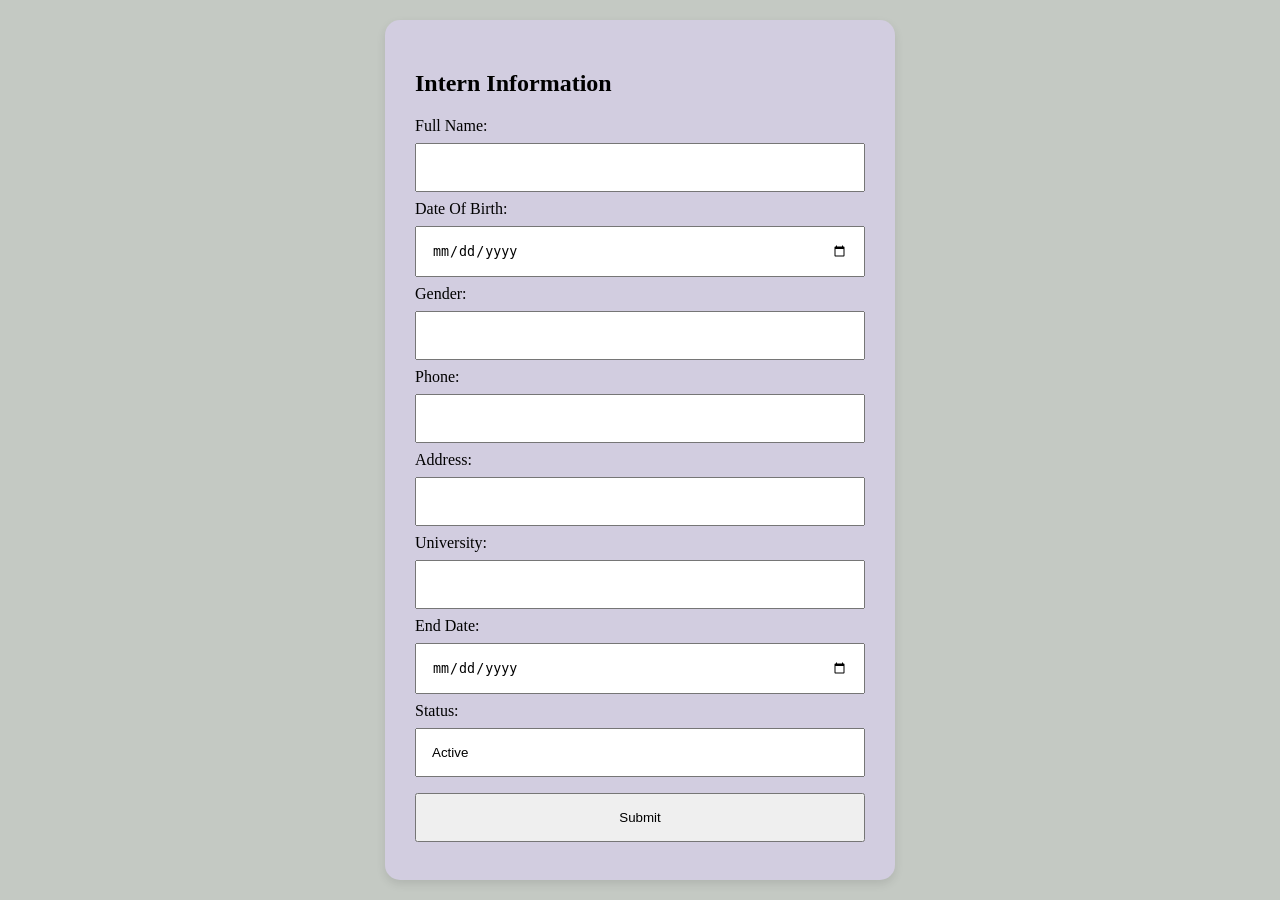
==== intern_info.html @ dfab45ef "Update intern management project" ====
<!DOCTYPE html>
<html>
<head>
    <title>Intern Management - Intern Information</title>

    <style>
        body {
            font-family: 'Times New Roman', Times, serif;
            background-color: #c4c9c3;
            display: flex;
            justify-content: center;
            align-items: center;
            min-height: 100vh;
            margin: 0;
        }

        form {
            width: 450px;
            padding: 30px;
            background-color: rgb(210, 205, 224);
            border-radius: 15px;
            box-shadow: 0 4px 10px rgba(0, 0, 0, 0.1);
        }

        input, button {
            width: 100%;
            padding: 15px;
            margin: 8px 0;
            box-sizing: border-box;
        }
    </style>
</head>

<body>

    <form action="interntable.php" method="POST">

        <h2>Intern Information</h2>

        <label for="username">Full Name:</label>
        <input type="text"
               id="username"
               name="username"
               required>

        <label for="dob">Date Of Birth:</label>
        <input type="date"
               id="dob"
               name="dob"
               required>

        <label for="gender">Gender:</label>
        <input type="text"
               id="gender"
               name="gender"
               required>

        <label for="phone">Phone:</label>
        <input type="text"
               id="phone"
               name="phone"
               required>

        <label for="address">Address:</label>
        <input type="text"
               id="address"
               name="address"
               required>

        <label for="university">University:</label>
        <input type="text"
               id="university"
               name="university"
               required>

        <label for="end_date">End Date:</label>
        <input type="date"
               id="end_date"
               name="end_date"
               required>

        <label for="status">Status:</label>
        <input type="text"
               id="status"
               name="status"
               value="Active"
               required>

        <button type="submit"
                name="sub"
                value="sub">
            Submit
        </button>

    </form>

</body>
</html>
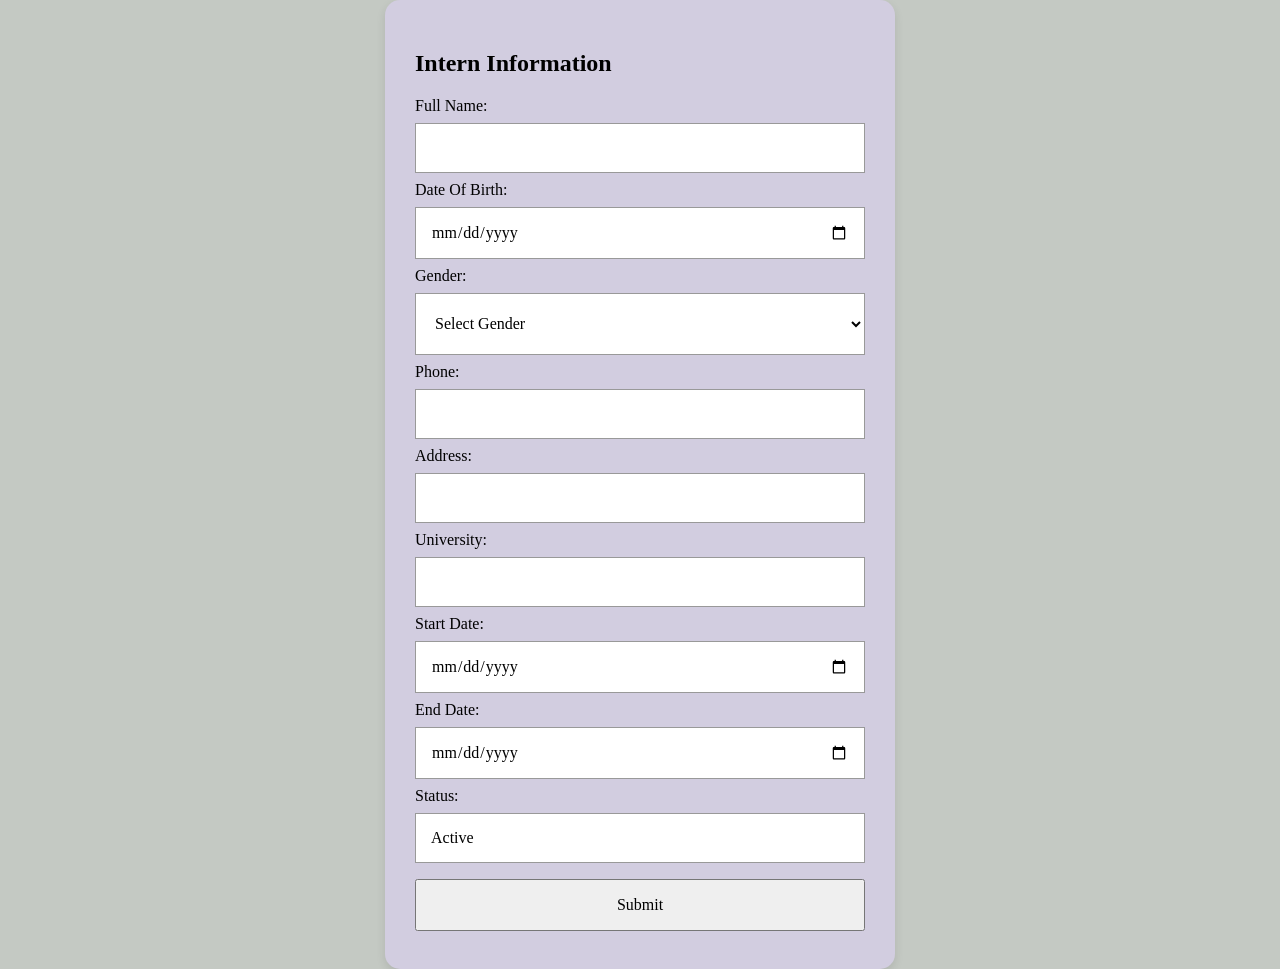
==== commit 36759caa: "Update Intern Management System project" ====
--- a/intern_info.html
+++ b/intern_info.html
@@ -5,14 +5,14 @@
 
     <style>
         body {
-            font-family: 'Times New Roman', Times, serif;
-            background-color: #c4c9c3;
-            display: flex;
-            justify-content: center;
-            align-items: center;
-            min-height: 100vh;
-            margin: 0;
-        }
+                font-family: 'Times New Roman', Times, serif;
+                background-color: #c4c9c3;
+                display: flex;
+                justify-content: center;
+                align-items: center;
+                min-height: 100vh;
+                margin: 0;
+            }
 
         form {
             width: 450px;
@@ -22,11 +22,32 @@
             box-shadow: 0 4px 10px rgba(0, 0, 0, 0.1);
         }
 
-        input, button {
+        input, select, button {
             width: 100%;
             padding: 15px;
             margin: 8px 0;
             box-sizing: border-box;
+            font-family: inherit;
+            font-size: 16px;
+        }
+
+        input, select {
+            background-color: white;
+            border: 1px solid #999;
+            border-radius: 0;
+        }
+
+        .form-group {
+            display: flex;
+            flex-direction: column;
+        }
+
+        label {
+            display: block;
+        }
+
+        select {
+            height: 62px;
         }
     </style>
 </head>
@@ -49,11 +70,17 @@
                name="dob"
                required>
 
-        <label for="gender">Gender:</label>
-        <input type="text"
-               id="gender"
-               name="gender"
-               required>
+        
+
+         <div class="form-group">
+            <label for="gender">Gender:</label>
+            <select id="gender" name="gender" required>
+                <option value="">Select Gender</option>
+                <option value="Male">Male</option>
+                <option value="Female">Female</option>
+                <option value="Other">Other</option>
+            </select>
+        </div>
 
         <label for="phone">Phone:</label>
         <input type="text"
@@ -71,6 +98,12 @@
         <input type="text"
                id="university"
                name="university"
+               required>
+
+        <label for="start_date">Start Date:</label>
+        <input type="date"
+               id="start_date"
+               name="start_date"
                required>
 
         <label for="end_date">End Date:</label>
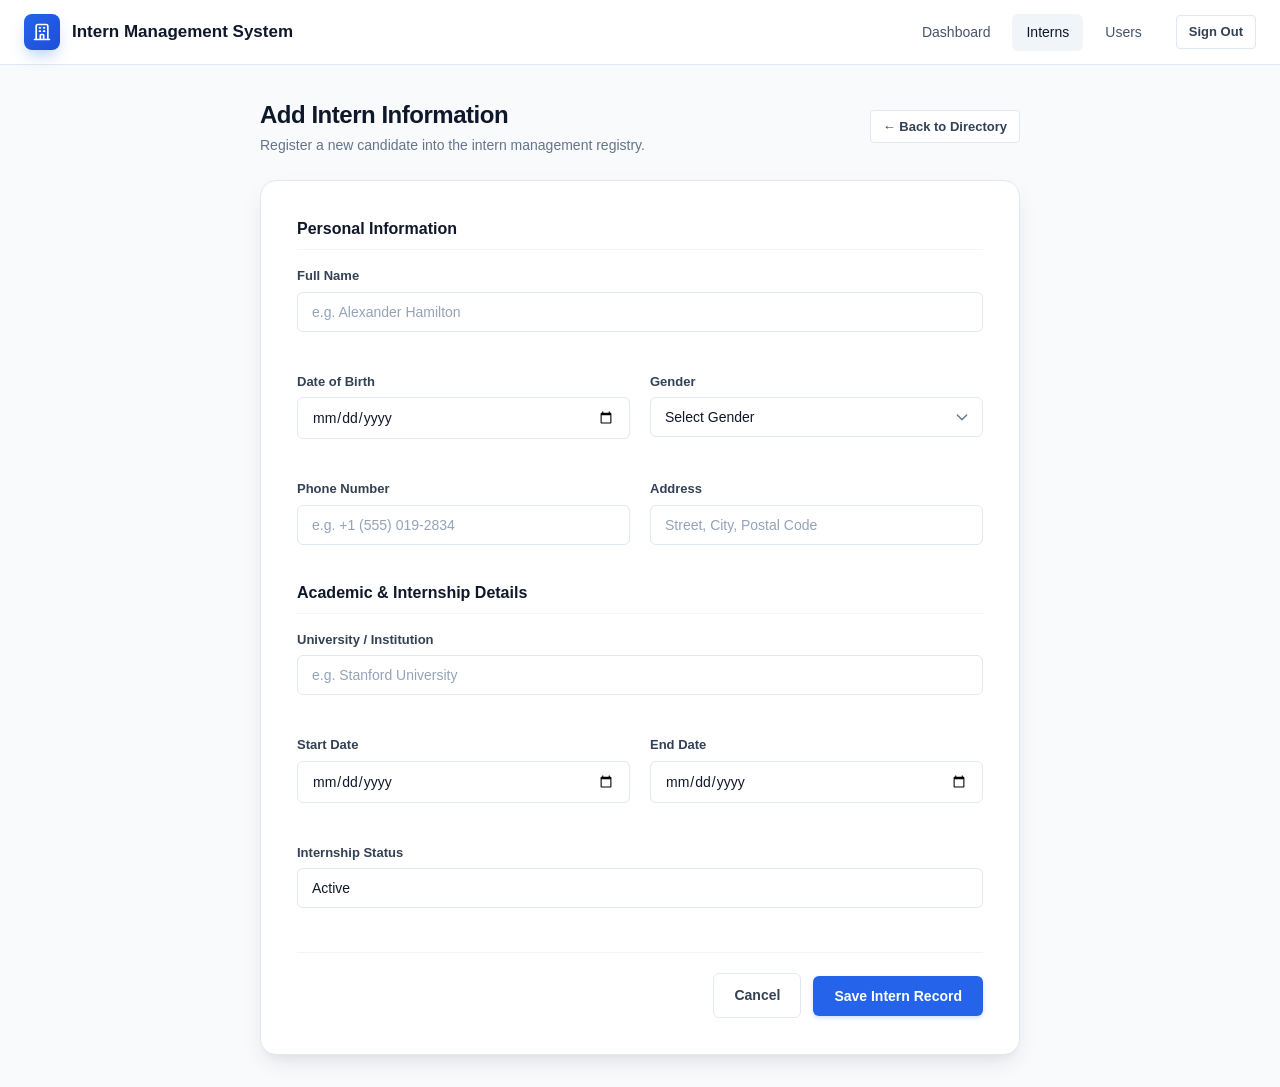
==== commit 3a74bab5: "Updated intern management system features" ====
--- a/intern_info.html
+++ b/intern_info.html
@@ -1,131 +1,137 @@
 <!DOCTYPE html>
-<html>
+<html lang="en">
 <head>
-    <title>Intern Management - Intern Information</title>
-
+    <meta charset="UTF-8">
+    <meta name="viewport" content="width=device-width, initial-scale=1.0">
+    <title>Add Intern Information - Intern Management System</title>
+    <link rel="stylesheet" href="style.css">
     <style>
-        body {
-                font-family: 'Times New Roman', Times, serif;
-                background-color: #c4c9c3;
-                display: flex;
-                justify-content: center;
-                align-items: center;
-                min-height: 100vh;
-                margin: 0;
-            }
-
-        form {
-            width: 450px;
-            padding: 30px;
-            background-color: rgb(210, 205, 224);
-            border-radius: 15px;
-            box-shadow: 0 4px 10px rgba(0, 0, 0, 0.1);
+        .form-section-title {
+            font-size: 16px;
+            font-weight: 700;
+            color: var(--slate-900);
+            margin-bottom: 16px;
+            padding-bottom: 8px;
+            border-bottom: 1px solid var(--slate-100);
         }
 
-        input, select, button {
-            width: 100%;
-            padding: 15px;
-            margin: 8px 0;
-            box-sizing: border-box;
-            font-family: inherit;
-            font-size: 16px;
-        }
-
-        input, select {
-            background-color: white;
-            border: 1px solid #999;
-            border-radius: 0;
-        }
-
-        .form-group {
+        .form-actions {
             display: flex;
-            flex-direction: column;
-        }
-
-        label {
-            display: block;
-        }
-
-        select {
-            height: 62px;
+            align-items: center;
+            justify-content: flex-end;
+            gap: 12px;
+            margin-top: 24px;
+            padding-top: 20px;
+            border-top: 1px solid var(--slate-100);
         }
     </style>
 </head>
-
 <body>
 
-    <form action="interntable.php" method="POST">
+    <!-- Navigation Header -->
+    <header class="app-nav">
+        <div class="nav-container">
+            <a href="logi.html" class="nav-brand">
+                <span class="brand-badge" style="width: 36px; height: 36px; margin: 0; border-radius: 8px;">
+                    <svg fill="none" stroke="currentColor" viewBox="0 0 24 24" style="width: 20px; height: 20px;">
+                        <path stroke-linecap="round" stroke-linejoin="round" stroke-width="2" d="M19 21V5a2 2 0 00-2-2H7a2 2 0 00-2 2v16m14 0h2m-2 0h-5m-9 0H3m2 0h5M9 7h1m-1 4h1m4-4h1m-1 4h1m-5 10v-5a1 1 0 011-1h2a1 1 0 011 1v5m-4 0h4"></path>
+                    </svg>
+                </span>
+                <span>Intern Management System</span>
+            </a>
+            <nav class="nav-links">
+                <a href="logi.html" class="nav-link">Dashboard</a>
+                <a href="view_interns.php" class="nav-link active">Interns</a>
+                <a href="viewuser.php" class="nav-link">Users</a>
+                <a href="login.html" class="btn btn-secondary btn-sm" style="margin-left: 12px;">Sign Out</a>
+            </nav>
+        </div>
+    </header>
 
-        <h2>Intern Information</h2>
-
-        <label for="username">Full Name:</label>
-        <input type="text"
-               id="username"
-               name="username"
-               required>
-
-        <label for="dob">Date Of Birth:</label>
-        <input type="date"
-               id="dob"
-               name="dob"
-               required>
-
-        
-
-         <div class="form-group">
-            <label for="gender">Gender:</label>
-            <select id="gender" name="gender" required>
-                <option value="">Select Gender</option>
-                <option value="Male">Male</option>
-                <option value="Female">Female</option>
-                <option value="Other">Other</option>
-            </select>
+    <main class="app-container">
+        <div class="page-header" style="max-width: 760px; margin: 0 auto 24px auto;">
+            <div>
+                <h1 class="page-title">Add Intern Information</h1>
+                <p class="page-subtitle">Register a new candidate into the intern management registry.</p>
+            </div>
+            <div>
+                <a href="view_interns.php" class="btn btn-secondary btn-sm">
+                    &larr; Back to Directory
+                </a>
+            </div>
         </div>
 
-        <label for="phone">Phone:</label>
-        <input type="text"
-               id="phone"
-               name="phone"
-               required>
+        <div class="form-card">
+            <form action="interntable.php" method="POST">
+                
+                <div class="form-section-title">Personal Information</div>
+                
+                <div class="form-grid">
+                    <div class="form-group col-span-2">
+                        <label for="username">Full Name</label>
+                        <input type="text" id="username" name="username" class="form-control" placeholder="e.g. Alexander Hamilton" required>
+                    </div>
 
-        <label for="address">Address:</label>
-        <input type="text"
-               id="address"
-               name="address"
-               required>
+                    <div class="form-group">
+                        <label for="dob">Date of Birth</label>
+                        <input type="date" id="dob" name="dob" class="form-control" required>
+                    </div>
 
-        <label for="university">University:</label>
-        <input type="text"
-               id="university"
-               name="university"
-               required>
+                    <div class="form-group">
+                        <label for="gender">Gender</label>
+                        <select id="gender" name="gender" class="form-control" required>
+                            <option value="">Select Gender</option>
+                            <option value="Male">Male</option>
+                            <option value="Female">Female</option>
+                            <option value="Other">Other</option>
+                        </select>
+                    </div>
 
-        <label for="start_date">Start Date:</label>
-        <input type="date"
-               id="start_date"
-               name="start_date"
-               required>
+                    <div class="form-group">
+                        <label for="phone">Phone Number</label>
+                        <input type="text" id="phone" name="phone" class="form-control" placeholder="e.g. +1 (555) 019-2834" required>
+                    </div>
 
-        <label for="end_date">End Date:</label>
-        <input type="date"
-               id="end_date"
-               name="end_date"
-               required>
+                    <div class="form-group">
+                        <label for="address">Address</label>
+                        <input type="text" id="address" name="address" class="form-control" placeholder="Street, City, Postal Code" required>
+                    </div>
+                </div>
 
-        <label for="status">Status:</label>
-        <input type="text"
-               id="status"
-               name="status"
-               value="Active"
-               required>
+                <div class="form-section-title" style="margin-top: 16px;">Academic & Internship Details</div>
 
-        <button type="submit"
-                name="sub"
-                value="sub">
-            Submit
-        </button>
+                <div class="form-grid">
+                    <div class="form-group col-span-2">
+                        <label for="university">University / Institution</label>
+                        <input type="text" id="university" name="university" class="form-control" placeholder="e.g. Stanford University" required>
+                    </div>
 
-    </form>
+                    <div class="form-group">
+                        <label for="start_date">Start Date</label>
+                        <input type="date" id="start_date" name="start_date" class="form-control" required>
+                    </div>
+
+                    <div class="form-group">
+                        <label for="end_date">End Date</label>
+                        <input type="date" id="end_date" name="end_date" class="form-control" required>
+                    </div>
+
+                    <div class="form-group col-span-2">
+                        <label for="status">Internship Status</label>
+                        <input type="text" id="status" name="status" class="form-control" value="Active" required>
+                    </div>
+                </div>
+
+                <div class="form-actions">
+                    <a href="view_interns.php" class="btn btn-secondary">Cancel</a>
+                    <button type="submit" name="sub" value="sub" class="btn btn-primary">
+                        Save Intern Record
+                    </button>
+                </div>
+
+            </form>
+        </div>
+    </main>
 
 </body>
-</html>+</html>
--- a/style.css
+++ b/style.css
@@ -0,0 +1,449 @@
+/* ==========================================================================
+   Intern Management System (IMS) - Enterprise Theme
+   ========================================================================== */
+
+:root {
+    --primary: #2563eb;
+    --primary-hover: #1d4ed8;
+    --primary-light: #eff6ff;
+    --primary-ring: rgba(37, 99, 235, 0.2);
+    
+    --slate-900: #0f172a;
+    --slate-800: #1e293b;
+    --slate-700: #334155;
+    --slate-600: #475569;
+    --slate-500: #64748b;
+    --slate-400: #94a3b8;
+    --slate-200: #e2e8f0;
+    --slate-100: #f1f5f9;
+    --slate-50:  #f8fafc;
+    
+    --success: #10b981;
+    --success-light: #d1fae5;
+    --success-dark: #065f46;
+    
+    --danger: #ef4444;
+    --danger-hover: #dc2626;
+    --danger-light: #fee2e2;
+    --danger-dark: #991b1b;
+    
+    --warning: #f59e0b;
+    --warning-light: #fef3c7;
+    
+    --card-bg: #ffffff;
+    --radius-sm: 6px;
+    --radius-md: 10px;
+    --radius-lg: 16px;
+    
+    --shadow-sm: 0 1px 2px 0 rgba(15, 23, 42, 0.05);
+    --shadow-md: 0 4px 6px -1px rgba(15, 23, 42, 0.08), 0 2px 4px -2px rgba(15, 23, 42, 0.05);
+    --shadow-lg: 0 10px 25px -5px rgba(15, 23, 42, 0.1), 0 8px 10px -6px rgba(15, 23, 42, 0.05);
+    --shadow-xl: 0 20px 25px -5px rgba(15, 23, 42, 0.12), 0 10px 10px -5px rgba(15, 23, 42, 0.04);
+    
+    --font-sans: -apple-system, BlinkMacSystemFont, 'Segoe UI', Roboto, 'Helvetica Neue', Arial, sans-serif;
+}
+
+* {
+    box-sizing: border-box;
+    margin: 0;
+    padding: 0;
+}
+
+body {
+    font-family: var(--font-sans);
+    background-color: var(--slate-50);
+    color: var(--slate-800);
+    line-height: 1.5;
+    -webkit-font-smoothing: antialiased;
+    -moz-osx-font-smoothing: grayscale;
+}
+
+/* ==========================================================================
+   Center Container Layouts (Auth & Single Forms)
+   ========================================================================== */
+.auth-wrapper {
+    min-height: 100vh;
+    display: flex;
+    align-items: center;
+    justify-content: center;
+    padding: 24px;
+    background: radial-gradient(circle at 50% 0%, #ebf3ff 0%, #f8fafc 70%);
+}
+
+.auth-card {
+    width: 100%;
+    max-width: 440px;
+    background: var(--card-bg);
+    border-radius: var(--radius-lg);
+    box-shadow: var(--shadow-xl);
+    border: 1px solid var(--slate-200);
+    padding: 40px;
+}
+
+.auth-header {
+    text-align: center;
+    margin-bottom: 32px;
+}
+
+.brand-badge {
+    display: inline-flex;
+    align-items: center;
+    justify-content: center;
+    width: 48px;
+    height: 48px;
+    background: linear-gradient(135deg, var(--primary) 0%, #1d4ed8 100%);
+    color: #ffffff;
+    border-radius: 12px;
+    margin-bottom: 16px;
+    box-shadow: 0 8px 16px -4px rgba(37, 99, 235, 0.35);
+}
+
+.brand-badge svg {
+    width: 26px;
+    height: 26px;
+}
+
+.auth-header h1, .auth-header h2 {
+    font-size: 24px;
+    font-weight: 700;
+    color: var(--slate-900);
+    letter-spacing: -0.025em;
+    margin-bottom: 8px;
+}
+
+.auth-header p {
+    font-size: 14px;
+    color: var(--slate-500);
+}
+
+/* ==========================================================================
+   Form Controls
+   ========================================================================== */
+.form-group {
+    margin-bottom: 20px;
+    display: flex;
+    flex-direction: column;
+}
+
+.form-group label {
+    font-size: 13px;
+    font-weight: 600;
+    color: var(--slate-700);
+    margin-bottom: 6px;
+    display: flex;
+    justify-content: space-between;
+}
+
+.form-control {
+    width: 100%;
+    padding: 11px 14px;
+    font-size: 14px;
+    font-family: inherit;
+    color: var(--slate-900);
+    background-color: #ffffff;
+    border: 1px solid var(--slate-200);
+    border-radius: var(--radius-sm);
+    transition: all 0.15s ease-in-out;
+}
+
+.form-control:focus {
+    outline: none;
+    border-color: var(--primary);
+    box-shadow: 0 0 0 3px var(--primary-ring);
+}
+
+.form-control::placeholder {
+    color: var(--slate-400);
+}
+
+select.form-control {
+    appearance: none;
+    background-image: url("data:image/svg+xml,%3Csvg xmlns='http://www.w3.org/2000/svg' fill='none' viewBox='0 0 24 24' stroke='%2364748b'%3E%3Cpath stroke-linecap='round' stroke-linejoin='round' stroke-width='2' d='M19 9l-7 7-7-7'%3E%3C/path%3E%3C/svg%3E");
+    background-repeat: no-repeat;
+    background-position: right 12px center;
+    background-size: 16px;
+    padding-right: 36px;
+    cursor: pointer;
+}
+
+/* ==========================================================================
+   Buttons
+   ========================================================================== */
+.btn {
+    display: inline-flex;
+    align-items: center;
+    justify-content: center;
+    gap: 8px;
+    padding: 11px 20px;
+    font-size: 14px;
+    font-weight: 600;
+    font-family: inherit;
+    border-radius: var(--radius-sm);
+    border: 1px solid transparent;
+    cursor: pointer;
+    text-decoration: none;
+    transition: all 0.15s ease-in-out;
+}
+
+.btn-primary {
+    background-color: var(--primary);
+    color: #ffffff;
+    box-shadow: 0 2px 4px rgba(37, 99, 235, 0.2);
+}
+
+.btn-primary:hover {
+    background-color: var(--primary-hover);
+    box-shadow: 0 4px 8px rgba(37, 99, 235, 0.25);
+    transform: translateY(-1px);
+}
+
+.btn-secondary {
+    background-color: #ffffff;
+    color: var(--slate-700);
+    border-color: var(--slate-200);
+}
+
+.btn-secondary:hover {
+    background-color: var(--slate-100);
+    color: var(--slate-900);
+}
+
+.btn-danger {
+    background-color: var(--danger);
+    color: #ffffff;
+}
+
+.btn-danger:hover {
+    background-color: var(--danger-hover);
+}
+
+.btn-block {
+    width: 100%;
+}
+
+.btn-sm {
+    padding: 6px 12px;
+    font-size: 13px;
+    border-radius: 4px;
+}
+
+/* Auth Footer */
+.auth-footer {
+    text-align: center;
+    margin-top: 24px;
+    padding-top: 20px;
+    border-top: 1px solid var(--slate-100);
+    font-size: 14px;
+    color: var(--slate-500);
+}
+
+.auth-footer a {
+    color: var(--primary);
+    text-decoration: none;
+    font-weight: 600;
+}
+
+.auth-footer a:hover {
+    text-decoration: underline;
+}
+
+/* ==========================================================================
+   Application Shell (Navbar, App Container, Header)
+   ========================================================================== */
+.app-nav {
+    background: #ffffff;
+    border-bottom: 1px solid var(--slate-200);
+    position: sticky;
+    top: 0;
+    z-index: 100;
+}
+
+.nav-container {
+    max-width: 1280px;
+    margin: 0 auto;
+    padding: 0 24px;
+    height: 64px;
+    display: flex;
+    align-items: center;
+    justify-content: space-between;
+}
+
+.nav-brand {
+    display: flex;
+    align-items: center;
+    gap: 12px;
+    text-decoration: none;
+    color: var(--slate-900);
+    font-weight: 700;
+    font-size: 17px;
+}
+
+.nav-links {
+    display: flex;
+    align-items: center;
+    gap: 8px;
+}
+
+.nav-link {
+    display: inline-flex;
+    align-items: center;
+    gap: 6px;
+    padding: 8px 14px;
+    border-radius: var(--radius-sm);
+    color: var(--slate-600);
+    text-decoration: none;
+    font-size: 14px;
+    font-weight: 500;
+    transition: all 0.15s ease;
+}
+
+.nav-link:hover, .nav-link.active {
+    background-color: var(--slate-100);
+    color: var(--slate-900);
+}
+
+.app-container {
+    max-width: 1280px;
+    margin: 32px auto;
+    padding: 0 24px;
+}
+
+.page-header {
+    display: flex;
+    align-items: center;
+    justify-content: space-between;
+    margin-bottom: 24px;
+    flex-wrap: wrap;
+    gap: 16px;
+}
+
+.page-title {
+    font-size: 24px;
+    font-weight: 700;
+    color: var(--slate-900);
+    letter-spacing: -0.02em;
+}
+
+.page-subtitle {
+    font-size: 14px;
+    color: var(--slate-500);
+    margin-top: 2px;
+}
+
+/* ==========================================================================
+   Data Table Component
+   ========================================================================== */
+.table-card {
+    background: var(--card-bg);
+    border-radius: var(--radius-md);
+    border: 1px solid var(--slate-200);
+    box-shadow: var(--shadow-sm);
+    overflow: hidden;
+}
+
+.table-responsive {
+    width: 100%;
+    overflow-x: auto;
+}
+
+.data-table {
+    width: 100%;
+    border-collapse: collapse;
+    text-align: left;
+    font-size: 14px;
+}
+
+.data-table th {
+    background-color: var(--slate-50);
+    color: var(--slate-600);
+    font-weight: 600;
+    text-transform: uppercase;
+    font-size: 12px;
+    letter-spacing: 0.05em;
+    padding: 14px 18px;
+    border-bottom: 1px solid var(--slate-200);
+    white-space: nowrap;
+}
+
+.data-table td {
+    padding: 14px 18px;
+    color: var(--slate-800);
+    border-bottom: 1px solid var(--slate-100);
+    vertical-align: middle;
+}
+
+.data-table tbody tr:last-child td {
+    border-bottom: none;
+}
+
+.data-table tbody tr:hover {
+    background-color: #fcfdfe;
+}
+
+/* Status Badge */
+.badge {
+    display: inline-flex;
+    align-items: center;
+    padding: 4px 10px;
+    border-radius: 9999px;
+    font-size: 12px;
+    font-weight: 600;
+    line-height: 1;
+}
+
+.badge-active, .badge-success {
+    background-color: var(--success-light);
+    color: var(--success-dark);
+}
+
+.badge-inactive, .badge-danger {
+    background-color: var(--danger-light);
+    color: var(--danger-dark);
+}
+
+.badge-warning {
+    background-color: var(--warning-light);
+    color: #92400e;
+}
+
+/* Action Group */
+.action-group {
+    display: flex;
+    align-items: center;
+    gap: 8px;
+}
+
+/* ==========================================================================
+   Multi-column Form Layout
+   ========================================================================== */
+.form-card {
+    max-width: 760px;
+    margin: 0 auto;
+    background: var(--card-bg);
+    border-radius: var(--radius-lg);
+    border: 1px solid var(--slate-200);
+    box-shadow: var(--shadow-lg);
+    padding: 36px;
+}
+
+.form-grid {
+    display: grid;
+    grid-template-columns: repeat(2, 1fr);
+    gap: 20px;
+}
+
+.col-span-2 {
+    grid-column: span 2;
+}
+
+@media (max-width: 640px) {
+    .form-grid {
+        grid-template-columns: 1fr;
+    }
+    .col-span-2 {
+        grid-column: span 1;
+    }
+    .auth-card, .form-card {
+        padding: 24px;
+    }
+}
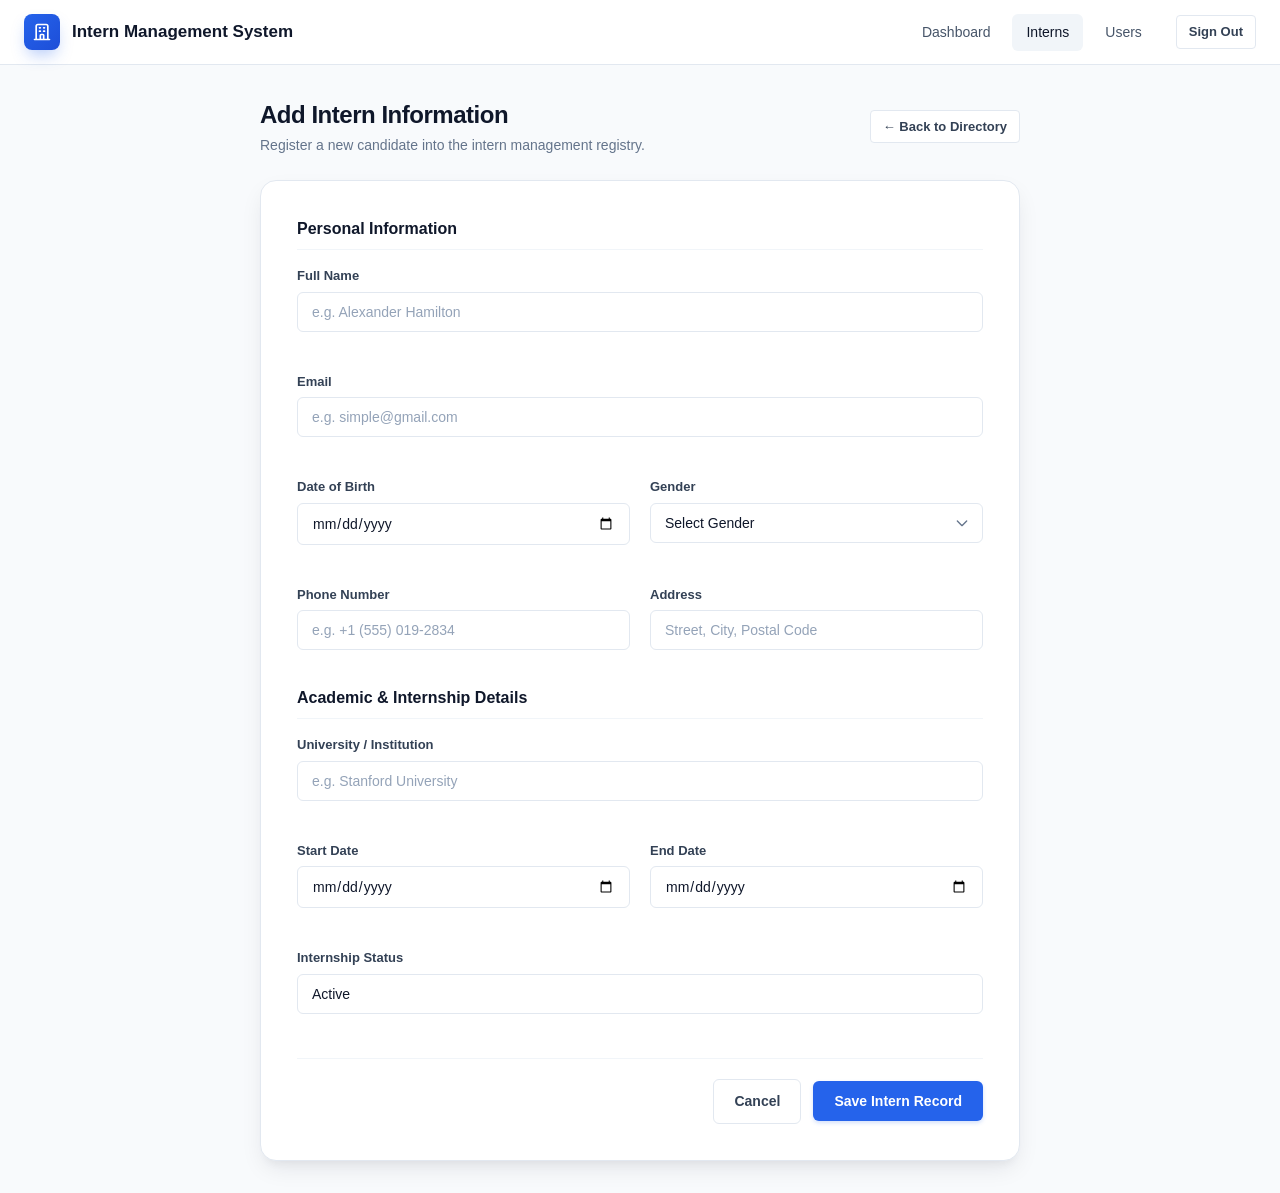
==== commit 77ed3d08: "Update intern management CRUD features" ====
--- a/intern_info.html
+++ b/intern_info.html
@@ -71,6 +71,10 @@
                         <label for="username">Full Name</label>
                         <input type="text" id="username" name="username" class="form-control" placeholder="e.g. Alexander Hamilton" required>
                     </div>
+                     <div class="form-group col-span-2">
+                        <label for="email">Email</label>
+                        <input type="email" id="email" name="email" class="form-control" placeholder="e.g. simple@gmail.com" required>
+                    </div>
 
                     <div class="form-group">
                         <label for="dob">Date of Birth</label>
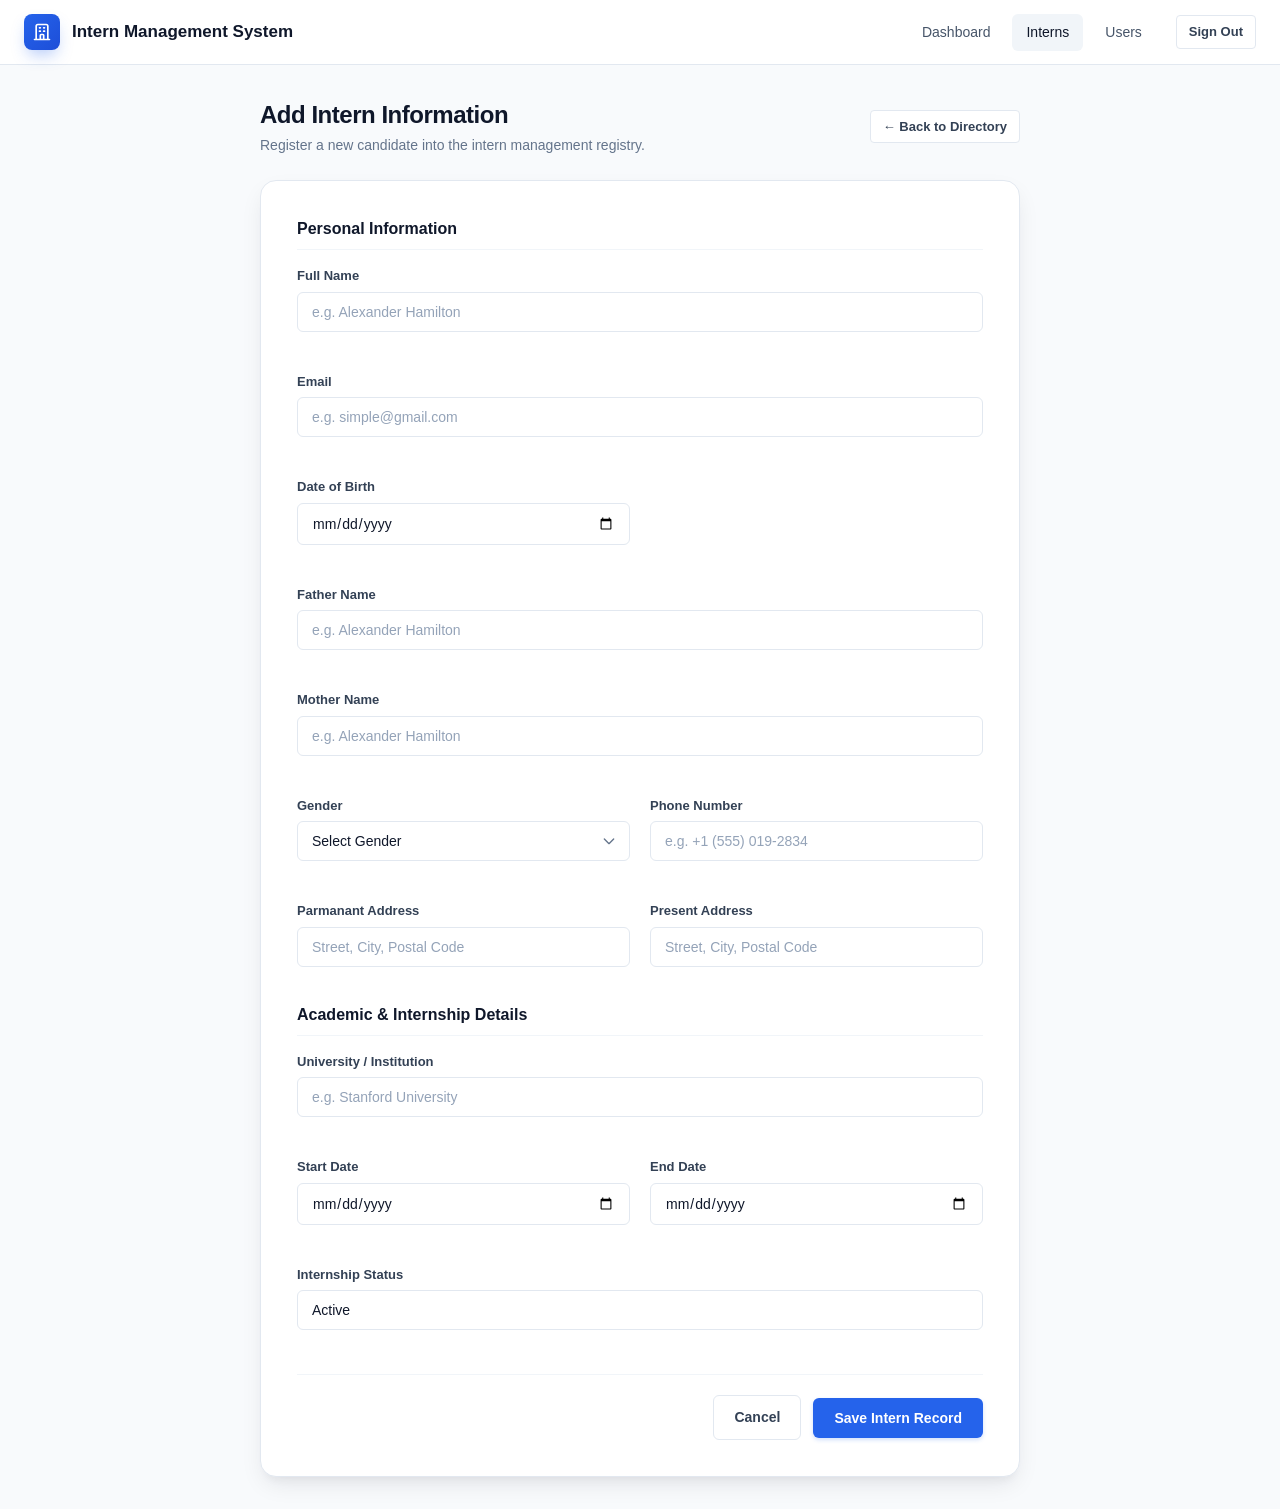
==== commit 26e95f14: "Update Admin Module features" ====
--- a/intern_info.html
+++ b/intern_info.html
@@ -80,6 +80,14 @@
                         <label for="dob">Date of Birth</label>
                         <input type="date" id="dob" name="dob" class="form-control" required>
                     </div>
+                    <div class="form-group col-span-2">
+                        <label for="username">Father Name</label>
+                        <input type="text" id="fathername" name="fathername" class="form-control" placeholder="e.g. Alexander Hamilton" required>
+                    </div>
+                    <div class="form-group col-span-2">
+                        <label for="username">Mother Name</label>
+                        <input type="text" id="mothername" name="mothername" class="form-control" placeholder="e.g. Alexander Hamilton" required>
+                    </div>
 
                     <div class="form-group">
                         <label for="gender">Gender</label>
@@ -91,14 +99,19 @@
                         </select>
                     </div>
 
+
                     <div class="form-group">
                         <label for="phone">Phone Number</label>
                         <input type="text" id="phone" name="phone" class="form-control" placeholder="e.g. +1 (555) 019-2834" required>
                     </div>
 
                     <div class="form-group">
-                        <label for="address">Address</label>
-                        <input type="text" id="address" name="address" class="form-control" placeholder="Street, City, Postal Code" required>
+                        <label for="address">Parmanant Address</label>
+                        <input type="text" id="Permanantadd" name="Permanantadd" class="form-control" placeholder="Street, City, Postal Code" required>
+                    </div>
+                    <div class="form-group">
+                        <label for="address">Present Address</label>
+                        <input type="text" id="presentadd" name="presentadd" class="form-control" placeholder="Street, City, Postal Code" required>
                     </div>
                 </div>
 
@@ -128,6 +141,7 @@
 
                 <div class="form-actions">
                     <a href="view_interns.php" class="btn btn-secondary">Cancel</a>
+                    
                     <button type="submit" name="sub" value="sub" class="btn btn-primary">
                         Save Intern Record
                     </button>
